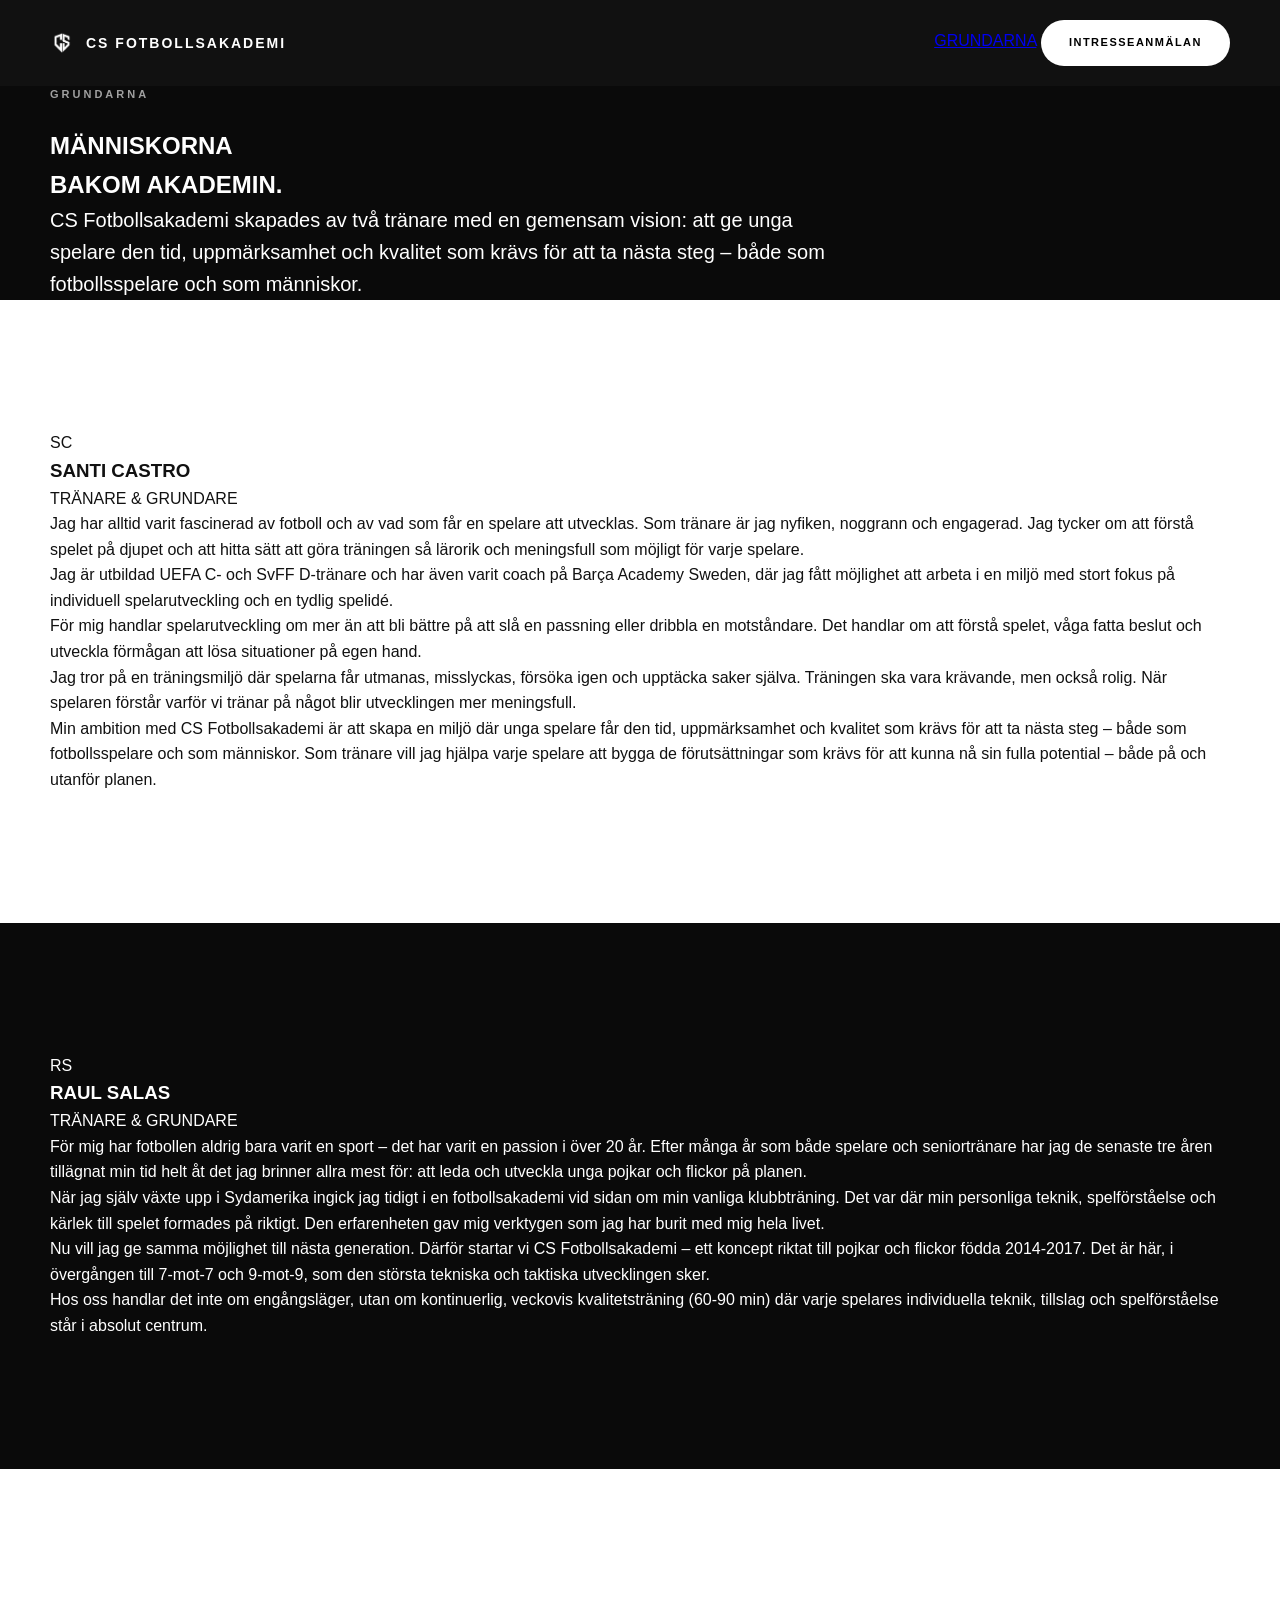
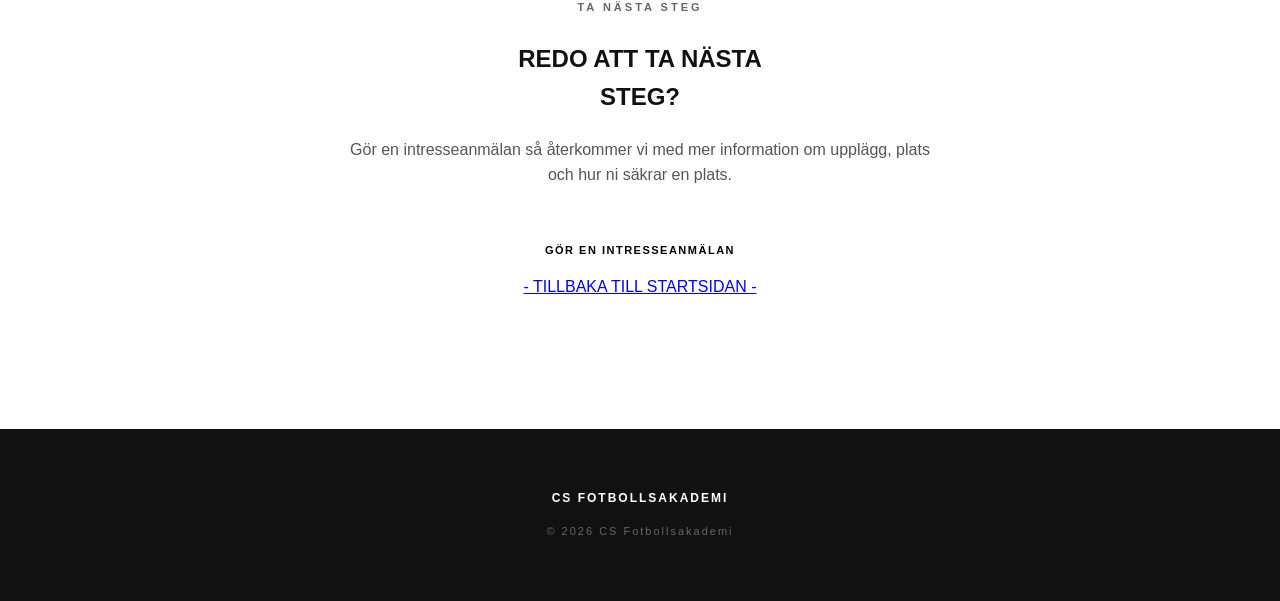
==== grundarna.html @ f1dd56a4 "Create grundarna.html v4.6" ====
<!DOCTYPE html>
<html lang="sv">

<head>
    <meta charset="UTF-8">
    <meta name="viewport" content="width=device-width, initial-scale=1.0">
    <meta name="description" content="Möt grundarna och tränarna bakom CS Fotbollsakademi.">
    <title>Grundarna | CS Fotbollsakademi</title>
    <link rel="stylesheet" href="style.css">
</head>

<body>

    <!-- Samma Header som på startsidan -->
    <header class="site-header">
        <div class="container header-container">
            <a href="index.html" class="logo-link">
                <img src="images/logo.png" alt="CS Fotbollsakademi">
                <span>CS FOTBOLLSAKADEMI</span>
            </a>
            <nav class="header-nav">
                <a href="grundarna.html" class="nav-link">GRUNDARNA</a>
                <a href="https://docs.google.com/forms/d/e/1FAIpQLSc4w4A6iQSpUDGN3RT-ksIbYIRlfzKItVvvnUiO37rDjqQk-A/viewform"
                    target="_blank" rel="noopener noreferrer" class="btn pill-btn">
                    INTRESSEANMÄLAN
                </a>
            </nav>
        </div>
    </header>

    <main>
        <!-- HERO (Mindre variant för undersidor) -->
        <section class="page-hero dark-section">
            <div class="container">
                <p class="eyebrow hero-eyebrow">GRUNDARNA</p>
                <h1>MÄNNISKORNA<br>BAKOM AKADEMIN.</h1>
                <p class="hero-description" style="max-width: 800px; margin-bottom: 0;">
                    CS Fotbollsakademi skapades av två tränare med en gemensam vision: att ge unga spelare den tid, uppmärksamhet och kvalitet som krävs för att ta nästa steg – både som fotbollsspelare och som människor.
                </p>
            </div>
        </section>

        <!-- PROFIL 1: SANTI (Ljus sektion) -->
        <section class="section profile-section bg-white">
            <div class="container profile-container">
                
                <div class="profile-sidebar">
                    <div class="profile-circle">SC</div>
                    <h3 class="profile-name">SANTI CASTRO</h3>
                    <p class="profile-title">TRÄNARE & GRUNDARE</p>
                </div>

                <div class="profile-content">
                    <p>Jag har alltid varit fascinerad av fotboll och av vad som får en spelare att utvecklas. Som tränare är jag nyfiken, noggrann och engagerad. Jag tycker om att förstå spelet på djupet och att hitta sätt att göra träningen så lärorik och meningsfull som möjligt för varje spelare.</p>
                    <p>Jag är utbildad UEFA C- och SvFF D-tränare och har även varit coach på Barça Academy Sweden, där jag fått möjlighet att arbeta i en miljö med stort fokus på individuell spelarutveckling och en tydlig spelidé.</p>
                    <p>För mig handlar spelarutveckling om mer än att bli bättre på att slå en passning eller dribbla en motståndare. Det handlar om att förstå spelet, våga fatta beslut och utveckla förmågan att lösa situationer på egen hand.</p>
                    <p>Jag tror på en träningsmiljö där spelarna får utmanas, misslyckas, försöka igen och upptäcka saker själva. Träningen ska vara krävande, men också rolig. När spelaren förstår varför vi tränar på något blir utvecklingen mer meningsfull.</p>
                    <p>Min ambition med CS Fotbollsakademi är att skapa en miljö där unga spelare får den tid, uppmärksamhet och kvalitet som krävs för att ta nästa steg – både som fotbollsspelare och som människor. Som tränare vill jag hjälpa varje spelare att bygga de förutsättningar som krävs för att kunna nå sin fulla potential – både på och utanför planen.</p>
                </div>

            </div>
        </section>

        <!-- PROFIL 2: RAUL (Mörk sektion) -->
        <section class="section profile-section dark-section">
            <div class="container profile-container">
                
                <div class="profile-sidebar">
                    <div class="profile-circle">RS</div>
                    <h3 class="profile-name">RAUL SALAS</h3>
                    <p class="profile-title">TRÄNARE & GRUNDARE</p>
                </div>

                <div class="profile-content">
                    <p>För mig har fotbollen aldrig bara varit en sport – det har varit en passion i över 20 år. Efter många år som både spelare och seniortränare har jag de senaste tre åren tillägnat min tid helt åt det jag brinner allra mest för: att leda och utveckla unga pojkar och flickor på planen.</p>
                    <p>När jag själv växte upp i Sydamerika ingick jag tidigt i en fotbollsakademi vid sidan om min vanliga klubbträning. Det var där min personliga teknik, spelförståelse och kärlek till spelet formades på riktigt. Den erfarenheten gav mig verktygen som jag har burit med mig hela livet.</p>
                    <p>Nu vill jag ge samma möjlighet till nästa generation. Därför startar vi CS Fotbollsakademi – ett koncept riktat till pojkar och flickor födda 2014-2017. Det är här, i övergången till 7-mot-7 och 9-mot-9, som den största tekniska och taktiska utvecklingen sker.</p>
                    <p>Hos oss handlar det inte om engångsläger, utan om kontinuerlig, veckovis kvalitetsträning (60-90 min) där varje spelares individuella teknik, tillslag och spelförståelse står i absolut centrum.</p>
                </div>

            </div>
        </section>

        <!-- CTA AVSLUTNING (Ljus sektion) -->
        <section class="section bg-white cta-section">
            <div class="container" style="text-align: center; max-width: 600px;">
                <p class="eyebrow dark-eyebrow">TA NÄSTA STEG</p>
                <h2 style="margin-bottom: 20px;">REDO ATT TA NÄSTA<br>STEG?</h2>
                <p style="margin-bottom: 40px; color: #555;">Gör en intresseanmälan så återkommer vi med mer information om upplägg, plats och hur ni säkrar en plats.</p>
                
                <a href="https://docs.google.com/forms/d/e/1FAIpQLSc4w4A6iQSpUDGN3RT-ksIbYIRlfzKItVvvnUiO37rDjqQk-A/viewform"
                    target="_blank" rel="noopener noreferrer" class="btn pill-btn dark-btn">
                    GÖR EN INTRESSEANMÄLAN
                </a>
                
                <br>
                <a href="index.html" class="back-link">- TILLBAKA TILL STARTSIDAN -</a>
            </div>
        </section>

    </main>

    <!-- Sidfot -->
    <footer>
        <div class="container footer-content">
            <p>CS FOTBOLLSAKADEMI</p>
            <p class="copyright">© 2026 CS Fotbollsakademi</p>
        </div>
    </footer>

</body>
</html>
---- style.css ----
/* =========================================
   RESET & GLOBALS
========================================= */
* {
    margin: 0;
    padding: 0;
    box-sizing: border-box;
}

html {
    scroll-behavior: smooth;
}

body {
    font-family: 'Helvetica Neue', Arial, sans-serif; /* Tipografía moderna sin serifas */
    background: #ffffff;
    color: #111111;
    line-height: 1.6;
    -webkit-font-smoothing: antialiased; /* Hace que el texto se vea más nítido */
}

img {
    max-width: 100%;
    display: block;
}

/* =========================================
   CONTAINER
========================================= */
.container {
    width: min(1180px, calc(100% - 60px));
    margin: 0 auto;
}

/* =========================================
   HEADER
========================================= */
.site-header {
    background-color: #111111; /* Color de fondo oscuro como en la foto */
    position: relative;
    z-index: 100;
    padding: 20px 0;
}

.header-container {
    display: flex;
    align-items: center;
    justify-content: space-between;
}

.logo-link {
    display: flex;
    align-items: center;
    gap: 12px;
    text-decoration: none;
    color: white;
    font-weight: 700;
    font-size: 14px;
    letter-spacing: 2px;
}

.logo-link img {
    height: 24px; /* Ajusta este valor dependiendo del tamaño de tu logo */
    width: auto;
}

/* =========================================
   BUTTONS (Pill Style)
========================================= */
.btn {
    display: inline-block;
    text-decoration: none;
    font-size: 11px;
    font-weight: 700;
    letter-spacing: 1.5px;
    transition: transform 0.2s ease, opacity 0.2s ease;
    cursor: pointer;
}

.pill-btn {
    background-color: #ffffff;
    color: #000000;
    padding: 14px 28px;
    border-radius: 50px; /* Esto crea el efecto de píldora */
    text-transform: uppercase;
}

.pill-btn:hover {
    transform: translateY(-2px);
    opacity: 0.9;
}

/* =========================================
   TYPOGRAPHY
========================================= */
.eyebrow {
    font-size: 11px;
    font-weight: 700;
    letter-spacing: 3px;
    text-transform: uppercase;
    margin-bottom: 24px;
}

.hero-eyebrow {
    color: #a0a0a0; /* Gris clarito para contraste en fondo oscuro */
}

.dark-eyebrow {
    color: #666666; /* Gris más oscuro para el fondo blanco */
}

h1, h2, h3 {
    font-weight: 800; /* Texto muy grueso */
}

/* =========================================
   HERO SECTION
========================================= */
.hero {
    min-height: 85vh;
    display: flex;
    align-items: flex-end; /* Alinea el contenido hacia abajo como en la foto */
    padding-bottom: 120px; /* Da un respiro por debajo del botón */
    background-color: #0a0a0a;
    background-position: center;
    background-size: cover;
    background-repeat: no-repeat;
    position: relative;
    color: white;
}

.hero-overlay {
    position: absolute;
    top: 0;
    left: 0;
    width: 100%;
    height: 100%;
    /* Un pequeño degradado negro para asegurar que el texto blanco siempre se lea */
    background: linear-gradient(to right, rgba(0,0,0,0.8) 0%, rgba(0,0,0,0.2) 100%);
    z-index: 1;
}

.hero-content {
    position: relative;
    z-index: 2; /* Mantiene el texto por encima de la foto y el overlay */
}

.hero h1 {
    font-size: clamp(60px, 8vw, 130px);
    line-height: 0.9; /* Hace que las dos líneas estén muy pegadas */
    letter-spacing: -3px;
    margin-bottom: 30px;
    text-transform: uppercase;
}

.hero-description {
    max-width: 700px;
    font-size: 20px;
    line-height: 1.6;
    color: #ffffff;
    margin-bottom: 50px;
    font-weight: 400;
}

.hero-btn {
    padding: 20px 48px !important; /* Botón mucho más alto y ancho */
    font-size: 14px !important; /* Texto del botón más grande */
    font-weight: 800 !important; /* Letra extra gruesa */
    letter-spacing: 2px !important; /* Letras más separadas */
}

/* =========================================
   VÅRT UPPLÄGG (CARDS SECTION)
========================================= */
.section {
    padding: 130px 0;
}

.upplagg h2 {
    font-size: clamp(40px, 5vw, 64px);
    line-height: 1;
    letter-spacing: -2px;
    margin-bottom: 80px;
}

.cards {
    display: grid;
    grid-template-columns: repeat(3, 1fr);
    gap: 30px;
}

.card {
    padding: 40px;
    background: #f5f5f5;
    border-radius: 8px;
    transition: transform 0.3s ease;
}

.card:hover {
    transform: translateY(-5px);
}

.card-number {
    display: block;
    color: #888888;
    font-size: 14px;
    font-weight: bold;
    margin-bottom: 40px;
}

.card h3 {
    font-size: 24px;
    line-height: 1.2;
    margin-bottom: 15px;
    letter-spacing: -0.5px;
}

.card p {
    color: #555555;
    font-size: 16px;
}

/* =========================================
   FOOTER
========================================= */
footer {
    background: #111111;
    color: white;
    padding: 60px 0;
    text-align: center;
}

.footer-content p {
    font-size: 12px;
    font-weight: bold;
    letter-spacing: 2px;
}

.footer-content .copyright {
    color: #666666;
    margin-top: 15px;
    font-size: 11px;
    font-weight: normal;
}
/* =========================================
   VÅR FILOSOFI (DARK SECTION)
========================================= */
.dark-section {
    background-color: #0a0a0a; /* Svart bakgrund som matchar Hero */
    color: #ffffff;
}

.philosophy-container {
    display: grid;
    grid-template-columns: 1fr 1fr; /* Delar skärmen exakt på mitten */
    gap: 80px;
    align-items: start;
}

.philosophy-title h2 {
    font-size: clamp(45px, 5.5vw, 75px); /* Enorm text som skalar ner snyggt */
    line-height: 0.9; /* Mycket tajt radavstånd */
    letter-spacing: -2px;
    text-transform: uppercase;
}

.philosophy-content p {
    font-size: 18px;
    color: #c4c4c4; /* Ljusgrå text för att inte skrika i ögonen mot den svarta bakgrunden */
    margin-bottom: 30px;
    line-height: 1.6;
    font-weight: 400;
}

.philosophy-content p:last-child {
    margin-bottom: 0;
}
/* =========================================
   MOBILE RESPONSIVENESS
========================================= */
@media (max-width: 850px) {
    .header-container {
        flex-direction: column;
        gap: 20px;
    }

   /* Lägg till detta inuti din befintliga @media-regel */
    .philosophy-container {
        grid-template-columns: 1fr; /* Gör så att det blir en kolumn på mobilen */
        gap: 30px;
        padding-top: 60px;
    }
   
    .hero {
        padding-bottom: 60px;
        min-height: 75vh;
    }

    .hero-content {
        padding-top: 60px;
    }

    .hero h1 {
        font-size: 55px;
        letter-spacing: -2px;
    }

    .hero-description {
        font-size: 16px;
    }

    .cards {
        grid-template-columns: 1fr;
    }
    
    .upplagg h2 {
        font-size: 40px;
        margin-bottom: 50px;
    }
}
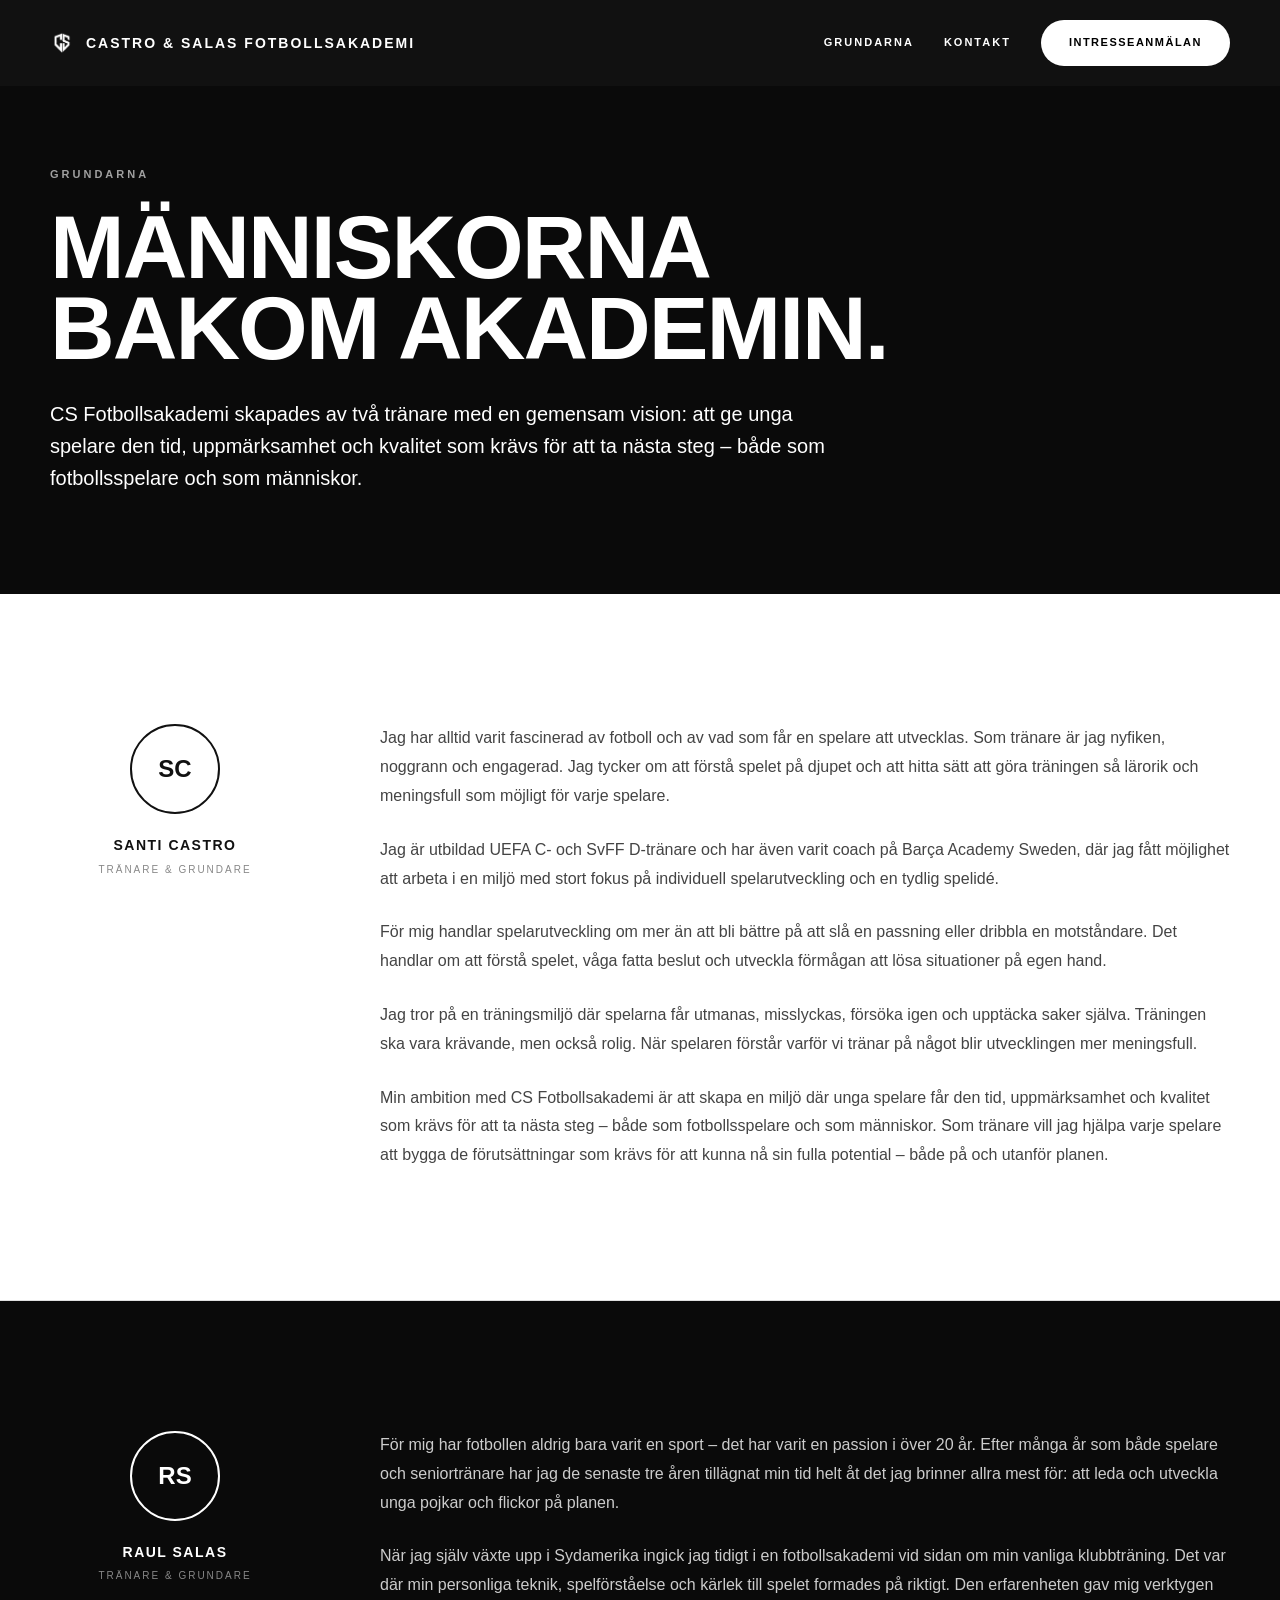
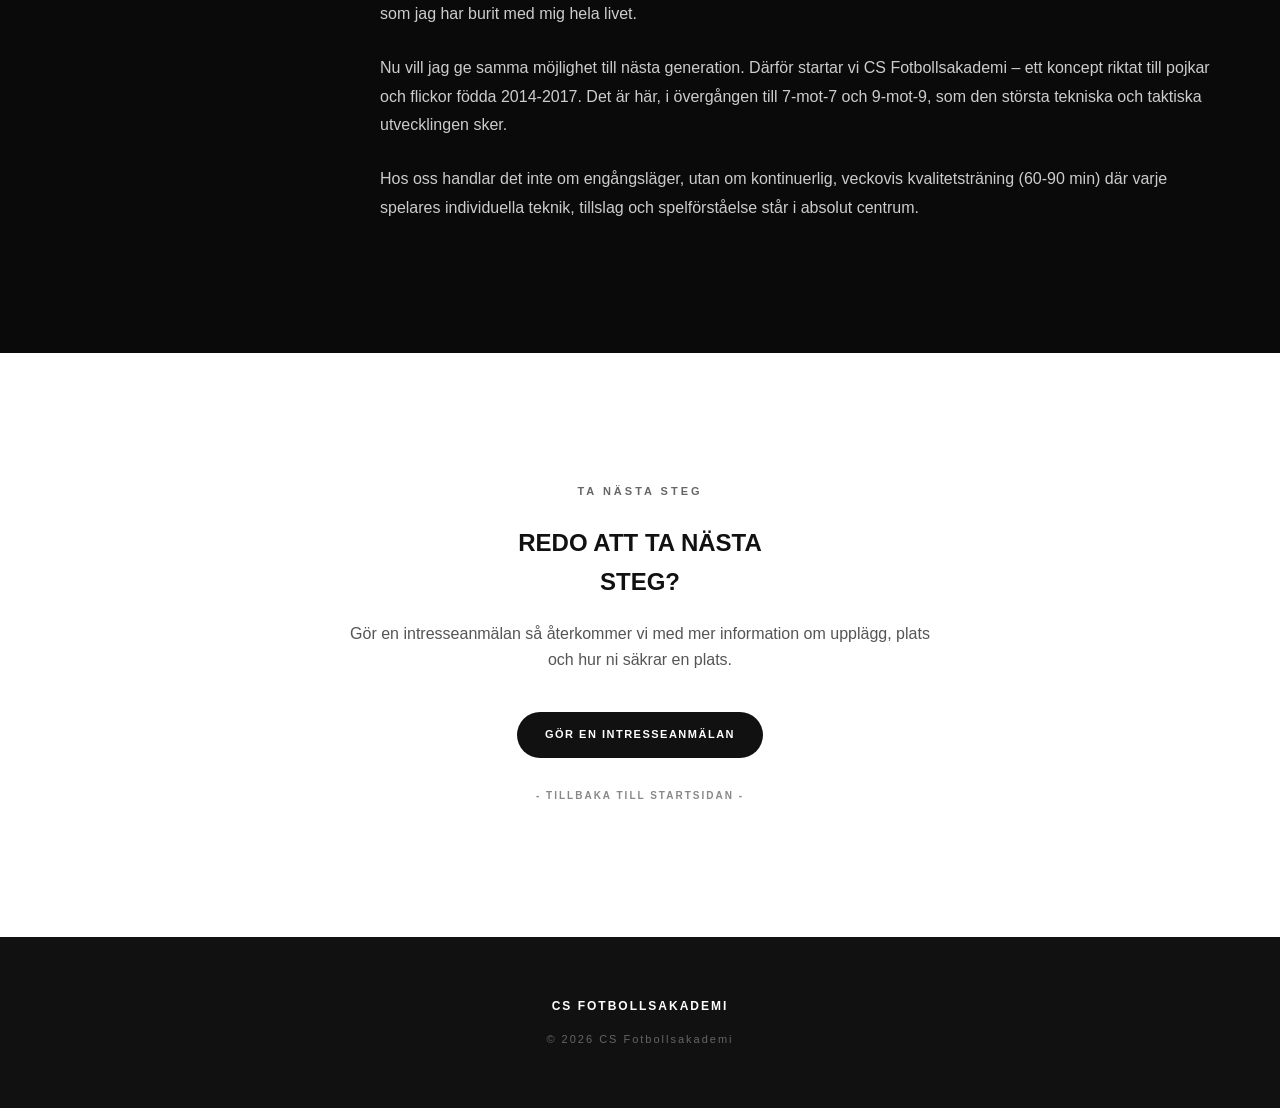
==== commit 7873de5b: "Update grundarna.html v5.0" ====
--- a/grundarna.html
+++ b/grundarna.html
@@ -11,15 +11,16 @@
 
 <body>
 
-    <!-- Samma Header som på startsidan -->
     <header class="site-header">
         <div class="container header-container">
             <a href="index.html" class="logo-link">
-                <img src="images/logo.png" alt="CS Fotbollsakademi">
-                <span>CS FOTBOLLSAKADEMI</span>
+                <img src="images/logo.png" alt="Castro & Salas Fotbollsakademi">
+                <span>CASTRO & SALAS FOTBOLLSAKADEMI</span>
             </a>
+
             <nav class="header-nav">
                 <a href="grundarna.html" class="nav-link">GRUNDARNA</a>
+                <a href="kontakt.html" class="nav-link">KONTAKT</a>
                 <a href="https://docs.google.com/forms/d/e/1FAIpQLSc4w4A6iQSpUDGN3RT-ksIbYIRlfzKItVvvnUiO37rDjqQk-A/viewform"
                     target="_blank" rel="noopener noreferrer" class="btn pill-btn">
                     INTRESSEANMÄLAN
--- a/style.css
+++ b/style.css
@@ -12,11 +12,11 @@
 }
 
 body {
-    font-family: 'Helvetica Neue', Arial, sans-serif; /* Tipografía moderna sin serifas */
+    font-family: 'Helvetica Neue', Arial, sans-serif;
     background: #ffffff;
     color: #111111;
     line-height: 1.6;
-    -webkit-font-smoothing: antialiased; /* Hace que el texto se vea más nítido */
+    -webkit-font-smoothing: antialiased;
 }
 
 img {
@@ -36,7 +36,7 @@
    HEADER
 ========================================= */
 .site-header {
-    background-color: #111111; /* Color de fondo oscuro como en la foto */
+    background-color: #111111;
     position: relative;
     z-index: 100;
     padding: 20px 0;
@@ -60,8 +60,31 @@
 }
 
 .logo-link img {
-    height: 24px; /* Ajusta este valor dependiendo del tamaño de tu logo */
+    height: 24px;
     width: auto;
+}
+
+/* =========================================
+   HEADER NAV LÄNKAR
+========================================= */
+.header-nav {
+    display: flex;
+    align-items: center;
+    gap: 30px;
+    margin-left: auto; /* Tvingar hela gruppen längst till höger */
+}
+
+.nav-link {
+    text-decoration: none;
+    color: #ffffff;
+    font-size: 11px;
+    font-weight: 700;
+    letter-spacing: 2px;
+    transition: opacity 0.2s ease;
+}
+
+.nav-link:hover {
+    opacity: 0.7;
 }
 
 /* =========================================
@@ -81,7 +104,7 @@
     background-color: #ffffff;
     color: #000000;
     padding: 14px 28px;
-    border-radius: 50px; /* Esto crea el efecto de píldora */
+    border-radius: 50px;
     text-transform: uppercase;
 }
 
@@ -102,15 +125,15 @@
 }
 
 .hero-eyebrow {
-    color: #a0a0a0; /* Gris clarito para contraste en fondo oscuro */
+    color: #a0a0a0;
 }
 
 .dark-eyebrow {
-    color: #666666; /* Gris más oscuro para el fondo blanco */
+    color: #666666;
 }
 
 h1, h2, h3 {
-    font-weight: 800; /* Texto muy grueso */
+    font-weight: 800;
 }
 
 /* =========================================
@@ -119,8 +142,8 @@
 .hero {
     min-height: 85vh;
     display: flex;
-    align-items: flex-end; /* Alinea el contenido hacia abajo como en la foto */
-    padding-bottom: 120px; /* Da un respiro por debajo del botón */
+    align-items: flex-end;
+    padding-bottom: 120px;
     background-color: #0a0a0a;
     background-position: center;
     background-size: cover;
@@ -135,19 +158,18 @@
     left: 0;
     width: 100%;
     height: 100%;
-    /* Un pequeño degradado negro para asegurar que el texto blanco siempre se lea */
     background: linear-gradient(to right, rgba(0,0,0,0.8) 0%, rgba(0,0,0,0.2) 100%);
     z-index: 1;
 }
 
 .hero-content {
     position: relative;
-    z-index: 2; /* Mantiene el texto por encima de la foto y el overlay */
+    z-index: 2;
 }
 
 .hero h1 {
     font-size: clamp(60px, 8vw, 130px);
-    line-height: 0.9; /* Hace que las dos líneas estén muy pegadas */
+    line-height: 0.9;
     letter-spacing: -3px;
     margin-bottom: 30px;
     text-transform: uppercase;
@@ -163,10 +185,10 @@
 }
 
 .hero-btn {
-    padding: 20px 48px !important; /* Botón mucho más alto y ancho */
-    font-size: 14px !important; /* Texto del botón más grande */
-    font-weight: 800 !important; /* Letra extra gruesa */
-    letter-spacing: 2px !important; /* Letras más separadas */
+    padding: 20px 48px !important;
+    font-size: 14px !important;
+    font-weight: 800 !important;
+    letter-spacing: 2px !important;
 }
 
 /* =========================================
@@ -221,6 +243,162 @@
 }
 
 /* =========================================
+   VÅR FILOSOFI (DARK SECTION)
+========================================= */
+.dark-section {
+    background-color: #0a0a0a;
+    color: #ffffff;
+}
+
+.philosophy-container {
+    display: grid;
+    grid-template-columns: 1fr 1fr;
+    gap: 80px;
+    align-items: start;
+}
+
+.philosophy-title h2 {
+    font-size: clamp(45px, 5.5vw, 75px);
+    line-height: 0.9;
+    letter-spacing: -2px;
+    text-transform: uppercase;
+}
+
+.philosophy-content p {
+    font-size: 18px;
+    color: #c4c4c4;
+    margin-bottom: 30px;
+    line-height: 1.6;
+    font-weight: 400;
+}
+
+.philosophy-content p:last-child {
+    margin-bottom: 0;
+}
+
+/* =========================================
+   GRUNDARNA - SIDA (Hero)
+========================================= */
+.page-hero {
+    padding: 80px 0 100px 0;
+}
+
+.page-hero h1 {
+    font-size: clamp(50px, 7vw, 90px);
+    line-height: 0.9;
+    letter-spacing: -2px;
+    margin-bottom: 30px;
+}
+
+/* =========================================
+   GRUNDARNA - PROFILER
+========================================= */
+.bg-white {
+    background-color: #ffffff;
+    color: #111111;
+}
+
+.profile-section {
+    border-bottom: 1px solid #e0e0e0;
+}
+
+.dark-section.profile-section {
+    border-bottom: none;
+}
+
+.profile-container {
+    display: grid;
+    grid-template-columns: 250px 1fr;
+    gap: 80px;
+    align-items: start;
+}
+
+.profile-sidebar {
+    display: flex;
+    flex-direction: column;
+    align-items: center;
+    text-align: center;
+}
+
+.profile-circle {
+    width: 90px;
+    height: 90px;
+    border-radius: 50%;
+    border: 2px solid #111111;
+    display: flex;
+    align-items: center;
+    justify-content: center;
+    font-size: 24px;
+    font-weight: 800;
+    margin-bottom: 20px;
+}
+
+.dark-section .profile-circle {
+    border-color: #ffffff;
+}
+
+.profile-name {
+    font-size: 14px;
+    letter-spacing: 1.5px;
+    margin-bottom: 5px;
+    text-transform: uppercase;
+}
+
+.profile-title {
+    font-size: 10px;
+    letter-spacing: 2px;
+    color: #888888;
+    text-transform: uppercase;
+}
+
+.profile-content p {
+    font-size: 16px;
+    line-height: 1.8;
+    margin-bottom: 25px;
+    color: inherit;
+    font-weight: 400;
+}
+
+.profile-content p:last-child {
+    margin-bottom: 0;
+}
+
+.bg-white .profile-content p {
+    color: #444444;
+}
+
+.dark-section .profile-content p {
+    color: #cccccc;
+}
+
+/* =========================================
+   CTA Sektion & Knappar
+========================================= */
+.dark-btn {
+    background-color: #111111;
+    color: #ffffff;
+}
+
+.dark-btn:hover {
+    background-color: #333333;
+}
+
+.back-link {
+    display: inline-block;
+    margin-top: 30px;
+    font-size: 10px;
+    font-weight: 700;
+    letter-spacing: 2px;
+    color: #888888;
+    text-decoration: none;
+    transition: color 0.2s ease;
+}
+
+.back-link:hover {
+    color: #111111;
+}
+
+/* =========================================
    FOOTER
 ========================================= */
 footer {
@@ -242,55 +420,26 @@
     font-size: 11px;
     font-weight: normal;
 }
-/* =========================================
-   VÅR FILOSOFI (DARK SECTION)
-========================================= */
-.dark-section {
-    background-color: #0a0a0a; /* Svart bakgrund som matchar Hero */
-    color: #ffffff;
-}
-
-.philosophy-container {
-    display: grid;
-    grid-template-columns: 1fr 1fr; /* Delar skärmen exakt på mitten */
-    gap: 80px;
-    align-items: start;
-}
-
-.philosophy-title h2 {
-    font-size: clamp(45px, 5.5vw, 75px); /* Enorm text som skalar ner snyggt */
-    line-height: 0.9; /* Mycket tajt radavstånd */
-    letter-spacing: -2px;
-    text-transform: uppercase;
-}
-
-.philosophy-content p {
-    font-size: 18px;
-    color: #c4c4c4; /* Ljusgrå text för att inte skrika i ögonen mot den svarta bakgrunden */
-    margin-bottom: 30px;
-    line-height: 1.6;
-    font-weight: 400;
-}
-
-.philosophy-content p:last-child {
-    margin-bottom: 0;
-}
+
 /* =========================================
    MOBILE RESPONSIVENESS
 ========================================= */
 @media (max-width: 850px) {
     .header-container {
-        flex-direction: column;
-        gap: 20px;
-    }
-
-   /* Lägg till detta inuti din befintliga @media-regel */
+        display: flex;
+        justify-content: space-between;
+        align-items: center;
+    }
+
+    .header-nav {
+        gap: 15px;
+    }
+
     .philosophy-container {
-        grid-template-columns: 1fr; /* Gör så att det blir en kolumn på mobilen */
+        grid-template-columns: 1fr;
         gap: 30px;
-        padding-top: 60px;
-    }
-   
+    }
+    
     .hero {
         padding-bottom: 60px;
         min-height: 75vh;
@@ -317,4 +466,13 @@
         font-size: 40px;
         margin-bottom: 50px;
     }
-}
+
+    .profile-container {
+        grid-template-columns: 1fr;
+        gap: 40px;
+    }
+    
+    .page-hero {
+        padding: 40px 0 60px 0;
+    }
+}
